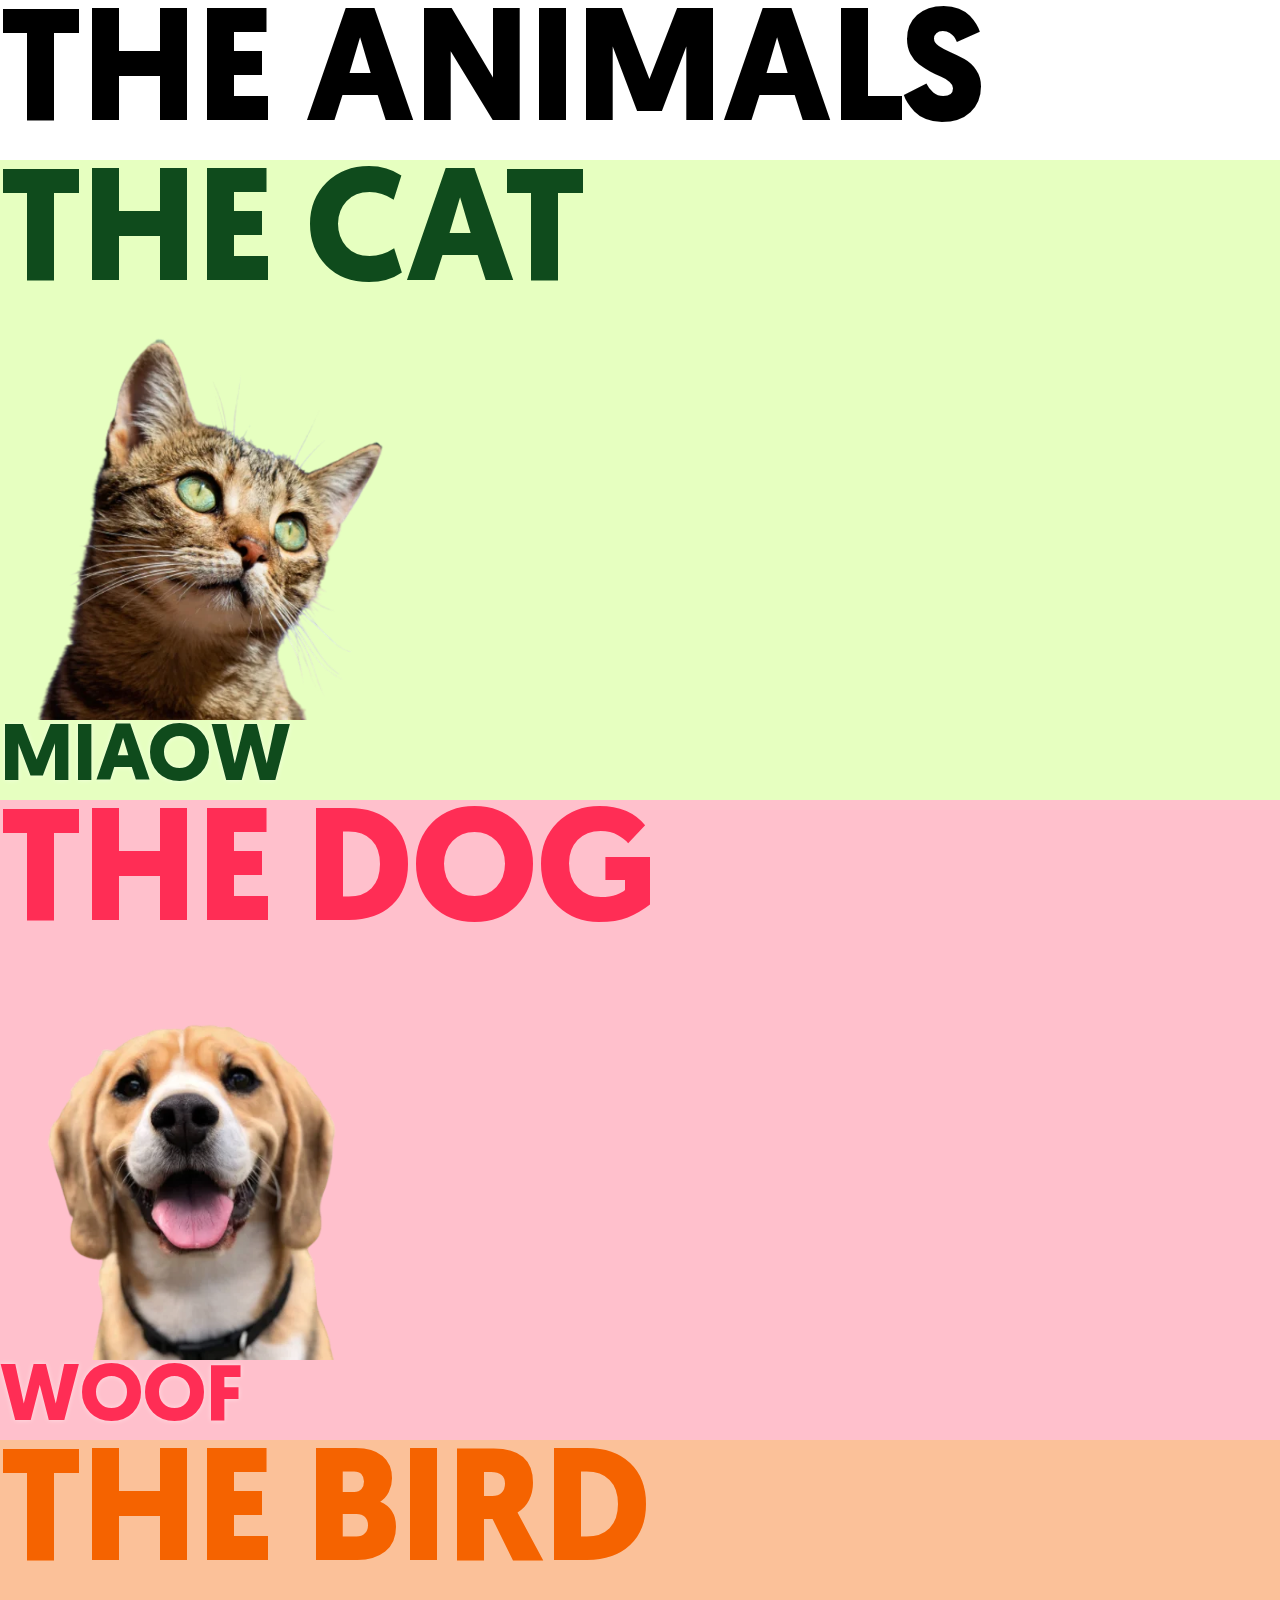
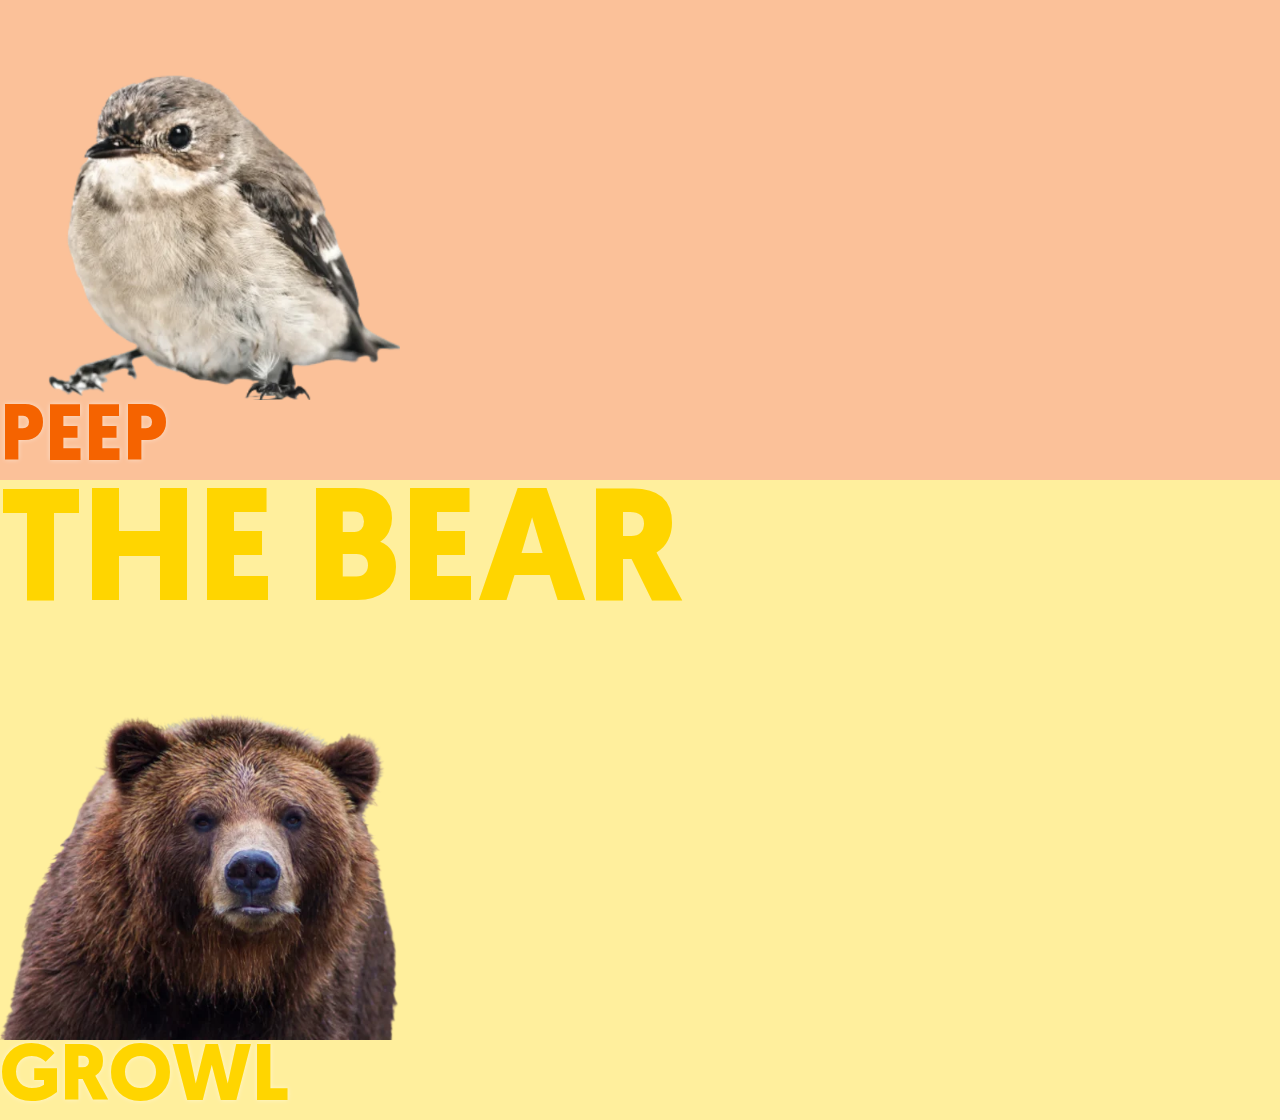
==== animals/index.html @ 0ab04cf0 "Initial commit" ====
<!DOCTYPE html>
<html lang="en">
  <head>
    <meta charset="UTF-8" />
    <meta http-equiv="X-UA-Compatible" content="IE=edge" />
    <meta
      name="viewport"
      content="width=device-width, initial-scale=1.0"
    />
    <link rel="stylesheet" href="animals.css" />
    <title>The animals</title>
  </head>
  <body>
    <h1 class="heading">The Animals</h1>
    <div class="box green-background">
      <h2 class="green">The Cat</h2>
      <figure class="cat">
        <img src="the-cat.webp" alt="cat" width="400" height="400" />
        <figcaption class="green text-shadow-light">miaow</figcaption>
      </figure>
    </div>

    <div class="box pink-background">
      <h2 class="pink">The Dog</h2>
      <figure class="dog">
        <img src="the-dog.webp" alt="dog" width="400" height="400" />
        <figcaption class="pink text-shadow-light">woof</figcaption>
      </figure>
    </div>

    <div class="box orange-background">
      <h2 class="orange">The Bird</h2>
      <figure class="bird">
        <img
          src="the-bird.webp"
          alt="bird"
          width="400"
          height="400"
        />
        <figcaption class="orange text-shadow-light">peep</figcaption>
      </figure>
    </div>

    <div class="box yellow-background bear">
      <h2 class="yellow">The Bear</h2>
      <figure>
        <img
          src="the-bear.webp"
          alt="bear"
          width="400"
          height="400"
        />
        <figcaption class="yellow text-shadow-light">
          growl
        </figcaption>
      </figure>
    </div>
  </body>
</html>
---- animals/animals.css ----
@font-face {
  font-family: 'Geomanist Bold';
  src: url('fonts/geomanist-bold.woff2') format('woff2'),
    url('fonts/geomanist-bold.woff') format('woff');
  font-weight: normal;
  font-style: normal;
}
:root {
  font-family: 'Geomanist Bold', sans-serif;
}

/* Box sizing rules */
*,
*::before,
*::after {
  box-sizing: border-box;
}

/* Remove default margin */
body,
h1,
h2,
figure,
figcaption {
  margin: 0;
}

h1,
h2 {
  font-family: 'Geomanist Bold';
  font-weight: 900;
  text-transform: uppercase;
  font-size: 10rem;
}

figcaption {
  font-weight: 900;
  text-transform: uppercase;
  font-size: 5rem;
}

/* Set core body defaults */
body {
  min-height: 100vh;
  scroll-behavior: smooth;
  text-rendering: optimizeSpeed;
  line-height: 1;
}

/* Make images easier to work with */
img {
  width: 100%;
  height: auto;
  display: block;
}

/* Remove all animations and transitions for people that prefer not to see them */
@media (prefers-reduced-motion: reduce) {
  * {
    animation-duration: 0.01ms !important;
    animation-iteration-count: 1 !important;
    transition-duration: 0.01ms !important;
    scroll-behavior: auto !important;
  }
}

.box {
  min-height: 400px;
  max-width: 100%;
  margin: auto;
}

.pink {
  color: rgb(255, 45, 85);
}

.pink-background {
  background: rgb(255, 45, 85, 0.3);
}

.green {
  color: rgb(15, 75, 28);
}

.text-shadow-light {
  text-shadow: 0px 0px 5px rgba(255, 255, 255, 0.5);
}

.green-background {
  background: rgba(173, 255, 47, 0.3);
}

.yellow {
  color: rgb(255, 213, 0);
}

.yellow-background {
  background: rgb(255, 214, 10, 0.4);
}

.orange {
  color: rgb(245, 99, 0);
}

.orange-background {
  background: rgb(245, 99, 0, 0.4);
}

figure {
  max-width: 400px;
}
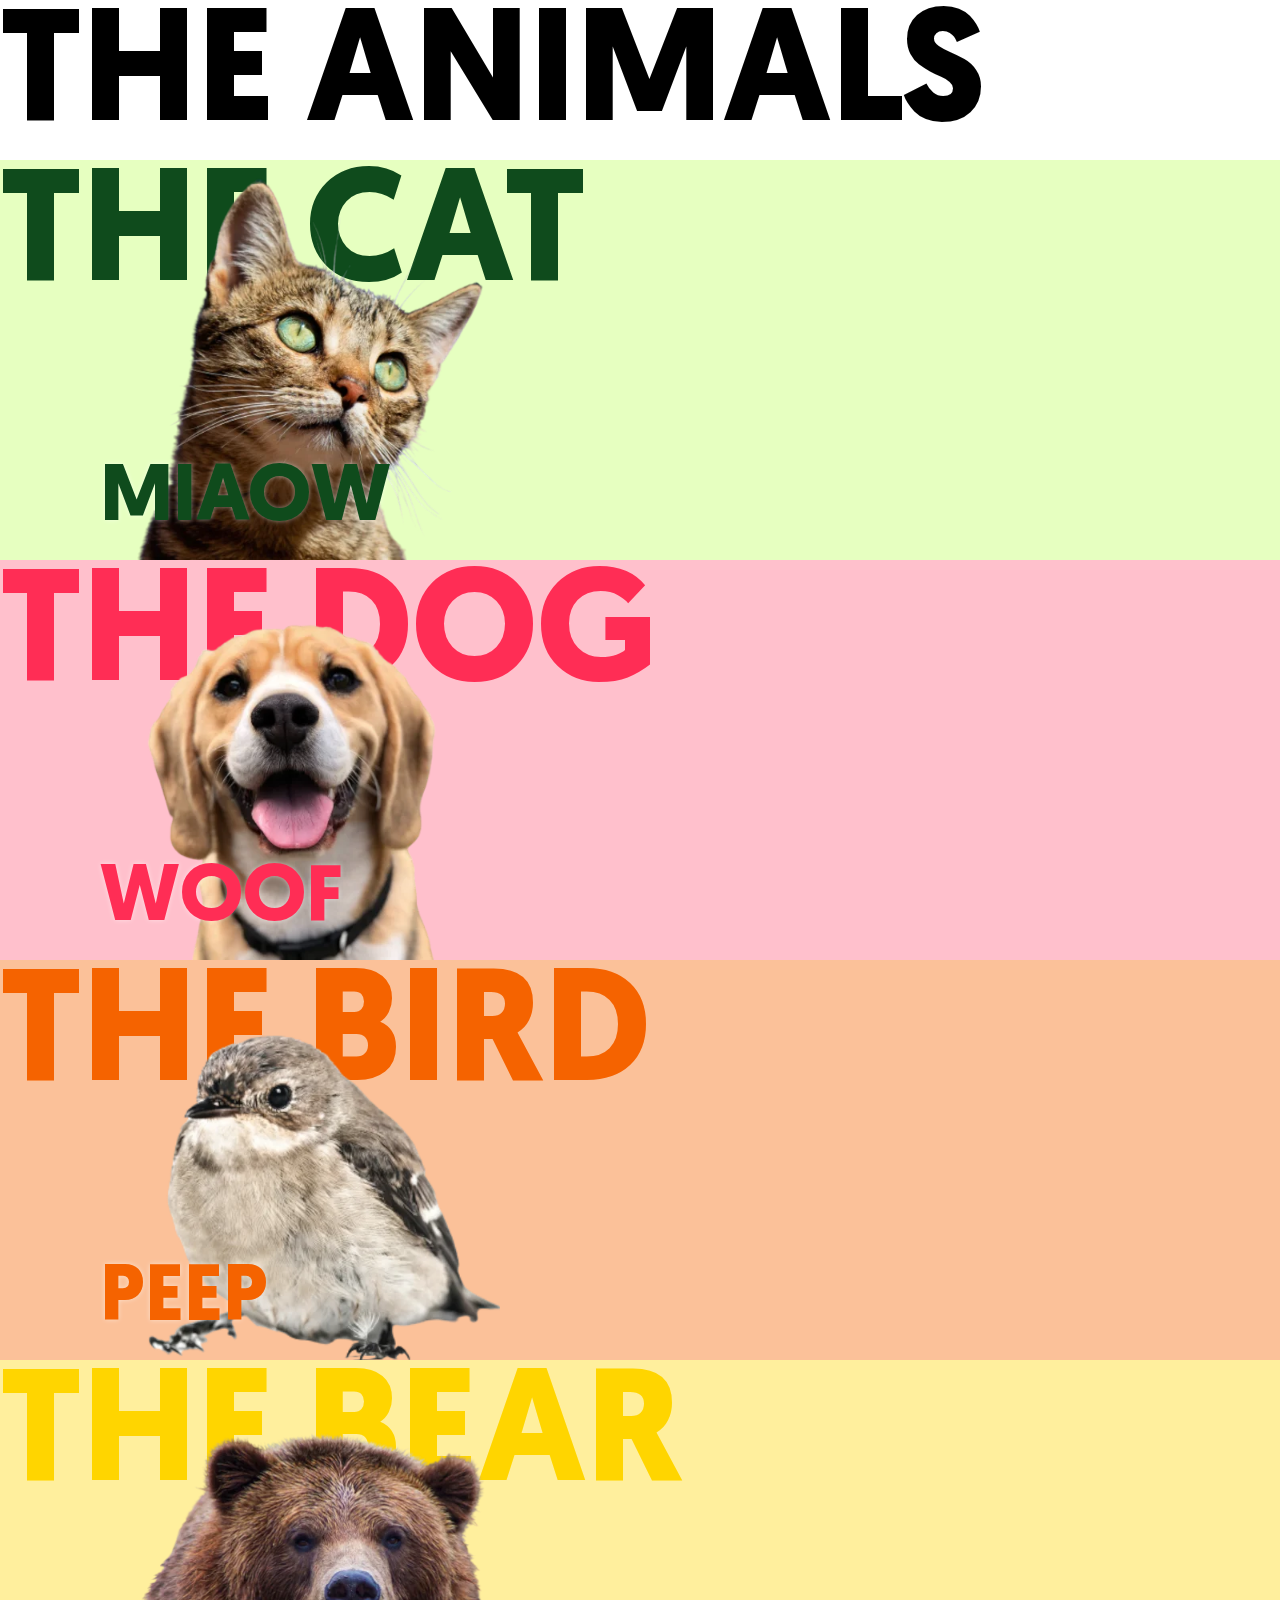
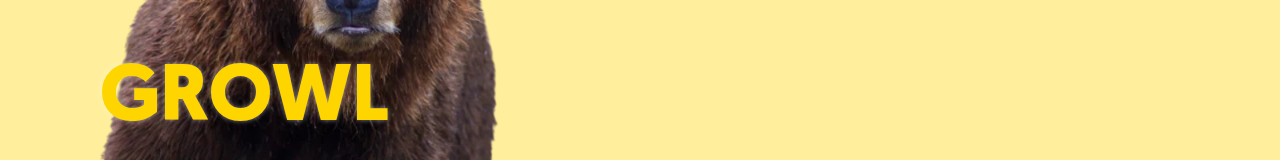
==== commit be822501: "übungen Tag 7" ====
--- a/animals/index.html
+++ b/animals/index.html
@@ -14,7 +14,7 @@
     <h1 class="heading">The Animals</h1>
     <div class="box green-background">
       <h2 class="green">The Cat</h2>
-      <figure class="cat">
+      <figure class="cat"> <!--figure = img + figcaption-->
         <img src="the-cat.webp" alt="cat" width="400" height="400" />
         <figcaption class="green text-shadow-light">miaow</figcaption>
       </figure>
--- a/animals/animals.css
+++ b/animals/animals.css
@@ -1,12 +1,12 @@
 @font-face {
-  font-family: 'Geomanist Bold';
-  src: url('fonts/geomanist-bold.woff2') format('woff2'),
-    url('fonts/geomanist-bold.woff') format('woff');
+  font-family: "Geomanist Bold";
+  src: url("fonts/geomanist-bold.woff2") format("woff2"),
+    url("fonts/geomanist-bold.woff") format("woff");
   font-weight: normal;
   font-style: normal;
 }
 :root {
-  font-family: 'Geomanist Bold', sans-serif;
+  font-family: "Geomanist Bold", sans-serif;
 }
 
 /* Box sizing rules */
@@ -27,10 +27,10 @@
 
 h1,
 h2 {
-  font-family: 'Geomanist Bold';
+  font-family: "Geomanist Bold";
   font-weight: 900;
   text-transform: uppercase;
-  font-size: 10rem;
+  font-size: 10rem; /*1rem = 16px*/
 }
 
 figcaption {
@@ -109,3 +109,34 @@
 figure {
   max-width: 400px;
 }
+/*Übung -- Veränderung der Elemente*/
+
+
+.box {
+  position: relative; /*"alles was in dir absolut positioniert ist richtet sich nach dir"*/
+  top: 10rem; /*schiebt die Boxen um die Höhe des h1 nach unten*/
+  z-index:1;
+}
+
+h2 {
+  position: absolute;
+  z-index: 2;
+}
+figure { /*nimmt img und figcaption raus und schickt es an den oberen rand der Box*/ 
+  position: absolute;
+  top: 0;
+  left: 100px;
+  z-index: 3;
+}
+figcaption {
+  position: absolute;
+  bottom: 20px; 
+  z-index: 4;}
+
+  .heading {
+    background-color: white;
+    position: fixed;
+    width: 100%;
+    z-index:5;
+  } /*Überschrift 1 ist fixiert*/
+
